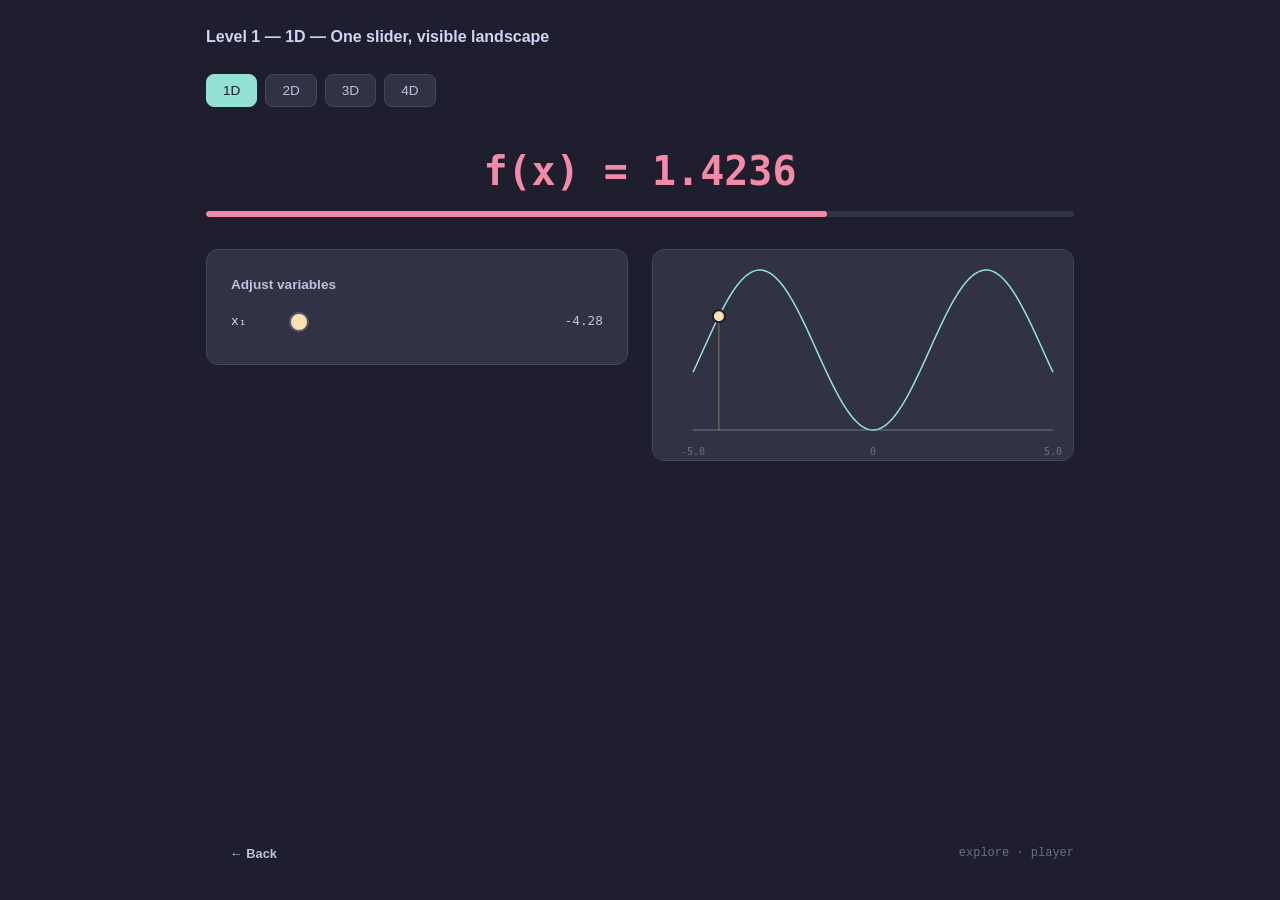
==== frontend/game.html @ 2fac776f "step-1-game-core: Explore mode fully playable Frontend implementation: - griewank.js: N-dimensional " ====
<!DOCTYPE html>
<html lang="en">
<head>
  <meta charset="UTF-8">
  <meta name="viewport" content="width=device-width, initial-scale=1.0">
  <meta name="theme-color" content="#1e1e2e">
  <title>OptimGame — Playing</title>
  <link rel="icon" href="assets/favicon.svg" type="image/svg+xml">
  <link rel="stylesheet" href="css/style.css">
  <style>
    .game-page {
      max-width: 700px;
      margin: 0 auto;
      padding: var(--space-md);
      min-height: 100vh;
      min-height: 100dvh;
      display: flex;
      flex-direction: column;
      gap: var(--space-md);
    }

    .fn-display {
      text-align: center;
      padding: var(--space-md) 0;
    }

    .vis-canvas {
      width: 100%;
      height: 250px;
    }

    .game-footer {
      display: flex;
      justify-content: space-between;
      align-items: center;
      padding: var(--space-sm) 0;
      margin-top: auto;
    }

    @media (min-width: 768px) {
      .game-page {
        max-width: 900px;
      }

      .game-content {
        display: grid;
        grid-template-columns: 1fr 1fr;
        gap: var(--space-lg);
        align-items: start;
      }

      .vis-canvas {
        height: 350px;
      }
    }
  </style>
</head>
<body>
  <main class="game-page">

    <!-- Header -->
    <header class="game-header">
      <span class="game-header__level" id="level-label">Level 1</span>
      <span class="game-header__budget" id="budget-label">Budget: 40</span>
    </header>

    <!-- Level Selector -->
    <nav class="level-selector" id="level-selector" aria-label="Level selection"></nav>

    <!-- Function Value Display -->
    <section class="fn-display">
      <div class="fn-value" id="fn-value">f(x) = 0.0000</div>
      <div class="progress-bar" style="margin-top: var(--space-sm);">
        <div class="progress-bar__fill" id="progress-fill" style="width: 0%;"></div>
      </div>
    </section>

    <!-- Game Content: Sliders + Visualisation -->
    <div class="game-content">
      <!-- Sliders -->
      <section class="card">
        <h2 style="margin-bottom: var(--space-sm); font-size: 0.85rem;" class="text-secondary">
          Adjust variables
        </h2>
        <div class="slider-group" id="slider-container"></div>
      </section>

      <!-- Visualisation -->
      <section class="vis-container" id="vis-container">
        <canvas class="vis-canvas" id="vis-canvas"></canvas>
      </section>
    </div>

    <!-- Footer -->
    <footer class="game-footer">
      <a href="index.html" class="btn btn--ghost" style="font-size: 0.8rem;">← Back</a>
      <span class="text-muted mono" style="font-size: 0.75rem;" id="mode-label"></span>
    </footer>

  </main>

  <script type="module">
    import { initGame } from "./js/game.js";

    // Grab DOM elements
    const elements = {
      sliderContainer: document.getElementById("slider-container"),
      canvas: document.getElementById("vis-canvas"),
      fnValue: document.getElementById("fn-value"),
      progressFill: document.getElementById("progress-fill"),
      levelLabel: document.getElementById("level-label"),
      budgetLabel: document.getElementById("budget-label"),
      visContainer: document.getElementById("vis-container"),
      levelSelector: document.getElementById("level-selector"),
    };

    // Initialise game
    const state = initGame(elements);

    // Show mode label
    const modeLabel = document.getElementById("mode-label");
    const params = new URLSearchParams(window.location.search);
    const mode = params.get("mode") || "explore";
    const nickname = params.get("nickname") || "player";
    modeLabel.textContent = `${mode} · ${nickname}`;
  </script>
</body>
</html>
---- frontend/css/style.css ----
/* ============================================================
   OptimGame — Catppuccin Mocha Theme
   ============================================================ */

:root {
  /* Catppuccin Mocha Palette */
  --base: #1e1e2e;
  --mantle: #181825;
  --crust: #11111b;
  --surface0: #313244;
  --surface1: #45475a;
  --surface2: #585b70;
  --overlay0: #6c7086;
  --overlay1: #7f849c;
  --overlay2: #9399b2;
  --subtext0: #a6adc8;
  --subtext1: #bac2de;
  --text: #cdd6f4;
  --lavender: #b4befe;
  --blue: #89b4fa;
  --sapphire: #74c7ec;
  --sky: #89dceb;
  --teal: #94e2d5;
  --green: #a6e3a1;
  --yellow: #f9e2af;
  --peach: #fab387;
  --maroon: #eba0ac;
  --red: #f38ba8;
  --mauve: #cba6f7;
  --pink: #f5c2e7;
  --flamingo: #f2cdcd;
  --rosewater: #f5e0dc;

  /* Semantic tokens */
  --bg-primary: var(--base);
  --bg-surface: var(--surface0);
  --bg-elevated: var(--surface1);
  --bg-active: var(--surface2);
  --text-primary: var(--text);
  --text-secondary: var(--subtext1);
  --text-muted: var(--overlay0);
  --accent-primary: var(--teal);
  --accent-secondary: var(--mauve);
  --color-success: var(--green);
  --color-warning: var(--peach);
  --color-danger: var(--red);
  --color-ghost: var(--lavender);
  --color-player: var(--yellow);
  --color-info: var(--sky);

  /* Spacing */
  --space-xs: 4px;
  --space-sm: 8px;
  --space-md: 16px;
  --space-lg: 24px;
  --space-xl: 32px;
  --space-2xl: 48px;

  /* Radii */
  --radius-sm: 4px;
  --radius-md: 8px;
  --radius-lg: 12px;
  --radius-full: 9999px;

  /* Transitions */
  --transition-fast: 150ms ease;
  --transition-normal: 200ms ease;
  --transition-slow: 300ms ease-out;
}

/* ============================================================
   Reset & Base
   ============================================================ */

*,
*::before,
*::after {
  box-sizing: border-box;
  margin: 0;
  padding: 0;
}

html {
  font-size: 16px;
  -webkit-text-size-adjust: 100%;
}

body {
  font-family: -apple-system, BlinkMacSystemFont, "Segoe UI", Roboto, Oxygen,
    Ubuntu, Cantarell, "Open Sans", "Helvetica Neue", sans-serif;
  background-color: var(--bg-primary);
  color: var(--text-primary);
  line-height: 1.6;
  min-height: 100vh;
  min-height: 100dvh;
}

/* ============================================================
   Typography
   ============================================================ */

h1 {
  font-size: 1.5rem;
  font-weight: 700;
  color: var(--text-primary);
}

h2 {
  font-size: 1.1rem;
  font-weight: 600;
  color: var(--text-primary);
}

.mono {
  font-family: "SF Mono", "Fira Code", "Fira Mono", "Roboto Mono",
    "Courier New", monospace;
}

.text-muted {
  color: var(--text-muted);
}

.text-secondary {
  color: var(--text-secondary);
}

/* ============================================================
   Layout
   ============================================================ */

.container {
  width: 100%;
  max-width: 600px;
  margin: 0 auto;
  padding: var(--space-md);
}

.container--wide {
  max-width: 1200px;
}

.page {
  display: flex;
  flex-direction: column;
  align-items: center;
  justify-content: center;
  min-height: 100vh;
  min-height: 100dvh;
  padding: var(--space-lg);
}

.stack {
  display: flex;
  flex-direction: column;
  gap: var(--space-md);
}

.stack--sm {
  gap: var(--space-sm);
}

.stack--lg {
  gap: var(--space-lg);
}

/* ============================================================
   Card
   ============================================================ */

.card {
  background: var(--bg-surface);
  border: 1px solid var(--surface1);
  border-radius: var(--radius-lg);
  padding: var(--space-lg);
}

/* ============================================================
   Buttons
   ============================================================ */

.btn {
  display: inline-flex;
  align-items: center;
  justify-content: center;
  padding: 12px 24px;
  border: none;
  border-radius: var(--radius-md);
  background: var(--bg-elevated);
  color: var(--accent-primary);
  font-family: inherit;
  font-size: 0.9rem;
  font-weight: 600;
  cursor: pointer;
  transition: background var(--transition-fast), transform var(--transition-fast);
  text-decoration: none;
  user-select: none;
  -webkit-tap-highlight-color: transparent;
}

.btn:hover {
  background: var(--bg-active);
}

.btn:active {
  transform: scale(0.97);
}

.btn:disabled {
  color: var(--text-muted);
  background: var(--bg-surface);
  cursor: not-allowed;
  transform: none;
}

.btn--primary {
  background: var(--accent-primary);
  color: var(--base);
}

.btn--primary:hover {
  background: var(--teal);
  opacity: 0.9;
}

.btn--secondary {
  color: var(--accent-secondary);
}

.btn--full {
  width: 100%;
}

.btn--ghost {
  background: transparent;
  color: var(--text-secondary);
}

.btn--ghost:hover {
  background: var(--bg-surface);
}

/* ============================================================
   Input
   ============================================================ */

.input {
  width: 100%;
  padding: 12px 16px;
  background: var(--bg-surface);
  border: 1px solid var(--surface1);
  border-radius: var(--radius-md);
  color: var(--text-primary);
  font-family: inherit;
  font-size: 1rem;
  outline: none;
  transition: border-color var(--transition-fast);
}

.input::placeholder {
  color: var(--text-muted);
}

.input:focus {
  border-color: var(--accent-primary);
}

/* ============================================================
   Function Value Display
   ============================================================ */

.fn-value {
  font-family: "SF Mono", "Fira Code", monospace;
  font-size: 1.8rem;
  font-weight: 700;
  text-align: center;
  transition: color var(--transition-fast);
}

.fn-value--excellent {
  color: var(--color-success);
}

.fn-value--good {
  color: var(--accent-primary);
}

.fn-value--ok {
  color: var(--color-warning);
}

.fn-value--far {
  color: var(--color-danger);
}

/* ============================================================
   Progress Bar (proximity to 0)
   ============================================================ */

.progress-bar {
  width: 100%;
  height: 6px;
  background: var(--bg-surface);
  border-radius: var(--radius-full);
  overflow: hidden;
}

.progress-bar__fill {
  height: 100%;
  border-radius: var(--radius-full);
  transition: width var(--transition-fast), background-color var(--transition-fast);
}

/* ============================================================
   Slider Component
   ============================================================ */

.slider-group {
  display: flex;
  flex-direction: column;
  gap: var(--space-sm);
}

.slider-row {
  display: flex;
  align-items: center;
  gap: var(--space-md);
  padding: var(--space-sm) 0;
}

.slider-row__label {
  font-family: "SF Mono", "Fira Code", monospace;
  font-size: 0.8rem;
  color: var(--text-primary);
  min-width: 24px;
}

.slider-row__input {
  flex: 1;
  -webkit-appearance: none;
  appearance: none;
  height: 6px;
  background: var(--bg-surface);
  border-radius: var(--radius-full);
  outline: none;
  cursor: pointer;
}

.slider-row__input::-webkit-slider-thumb {
  -webkit-appearance: none;
  appearance: none;
  width: 20px;
  height: 20px;
  border-radius: 50%;
  background: var(--color-player);
  border: 2px solid var(--bg-active);
  cursor: pointer;
  transition: transform var(--transition-fast);
}

.slider-row__input::-webkit-slider-thumb:active {
  transform: scale(1.2);
}

.slider-row__input::-moz-range-thumb {
  width: 20px;
  height: 20px;
  border-radius: 50%;
  background: var(--color-player);
  border: 2px solid var(--bg-active);
  cursor: pointer;
}

.slider-row__value {
  font-family: "SF Mono", "Fira Code", monospace;
  font-size: 0.8rem;
  color: var(--text-secondary);
  min-width: 48px;
  text-align: right;
}

/* ============================================================
   Visualisation Canvas
   ============================================================ */

.vis-container {
  width: 100%;
  border-radius: var(--radius-lg);
  overflow: hidden;
  background: var(--bg-surface);
  border: 1px solid var(--surface1);
}

.vis-container canvas {
  display: block;
  width: 100%;
  height: auto;
}

/* ============================================================
   Game Header
   ============================================================ */

.game-header {
  display: flex;
  justify-content: space-between;
  align-items: center;
  padding: var(--space-sm) 0;
}

.game-header__level {
  font-weight: 600;
  color: var(--text-primary);
}

.game-header__budget {
  font-family: "SF Mono", "Fira Code", monospace;
  font-size: 0.85rem;
  color: var(--accent-primary);
}

.game-header__budget--warning {
  color: var(--color-warning);
}

.game-header__budget--danger {
  color: var(--color-danger);
}

/* ============================================================
   Level Selector
   ============================================================ */

.level-selector {
  display: flex;
  gap: var(--space-sm);
  flex-wrap: wrap;
}

.level-selector__btn {
  padding: 8px 16px;
  border: 1px solid var(--surface1);
  border-radius: var(--radius-md);
  background: var(--bg-surface);
  color: var(--text-secondary);
  font-size: 0.85rem;
  font-weight: 500;
  cursor: pointer;
  transition: all var(--transition-fast);
}

.level-selector__btn:hover {
  border-color: var(--accent-primary);
  color: var(--accent-primary);
}

.level-selector__btn--active {
  border-color: var(--accent-primary);
  background: var(--accent-primary);
  color: var(--base);
}

.level-selector__btn:disabled {
  opacity: 0.4;
  cursor: not-allowed;
}

/* ============================================================
   Mode Buttons (Landing Page)
   ============================================================ */

.mode-buttons {
  display: flex;
  flex-direction: column;
  gap: var(--space-sm);
  width: 100%;
}

.mode-buttons .btn {
  width: 100%;
}

/* ============================================================
   Divider
   ============================================================ */

.divider {
  display: flex;
  align-items: center;
  gap: var(--space-md);
  color: var(--text-muted);
  font-size: 0.8rem;
}

.divider::before,
.divider::after {
  content: "";
  flex: 1;
  height: 1px;
  background: var(--surface1);
}

/* ============================================================
   Responsive
   ============================================================ */

@media (min-width: 480px) {
  .fn-value {
    font-size: 2.2rem;
  }

  h1 {
    font-size: 2rem;
  }
}

@media (min-width: 768px) {
  .game-layout {
    display: grid;
    grid-template-columns: 1fr 1fr;
    gap: var(--space-lg);
  }

  .fn-value {
    font-size: 2.5rem;
  }
}

/* ============================================================
   Accessibility
   ============================================================ */

:focus-visible {
  outline: 2px solid var(--accent-primary);
  outline-offset: 2px;
}

@media (prefers-reduced-motion: reduce) {
  *,
  *::before,
  *::after {
    transition-duration: 0.01ms !important;
    animation-duration: 0.01ms !important;
  }
}
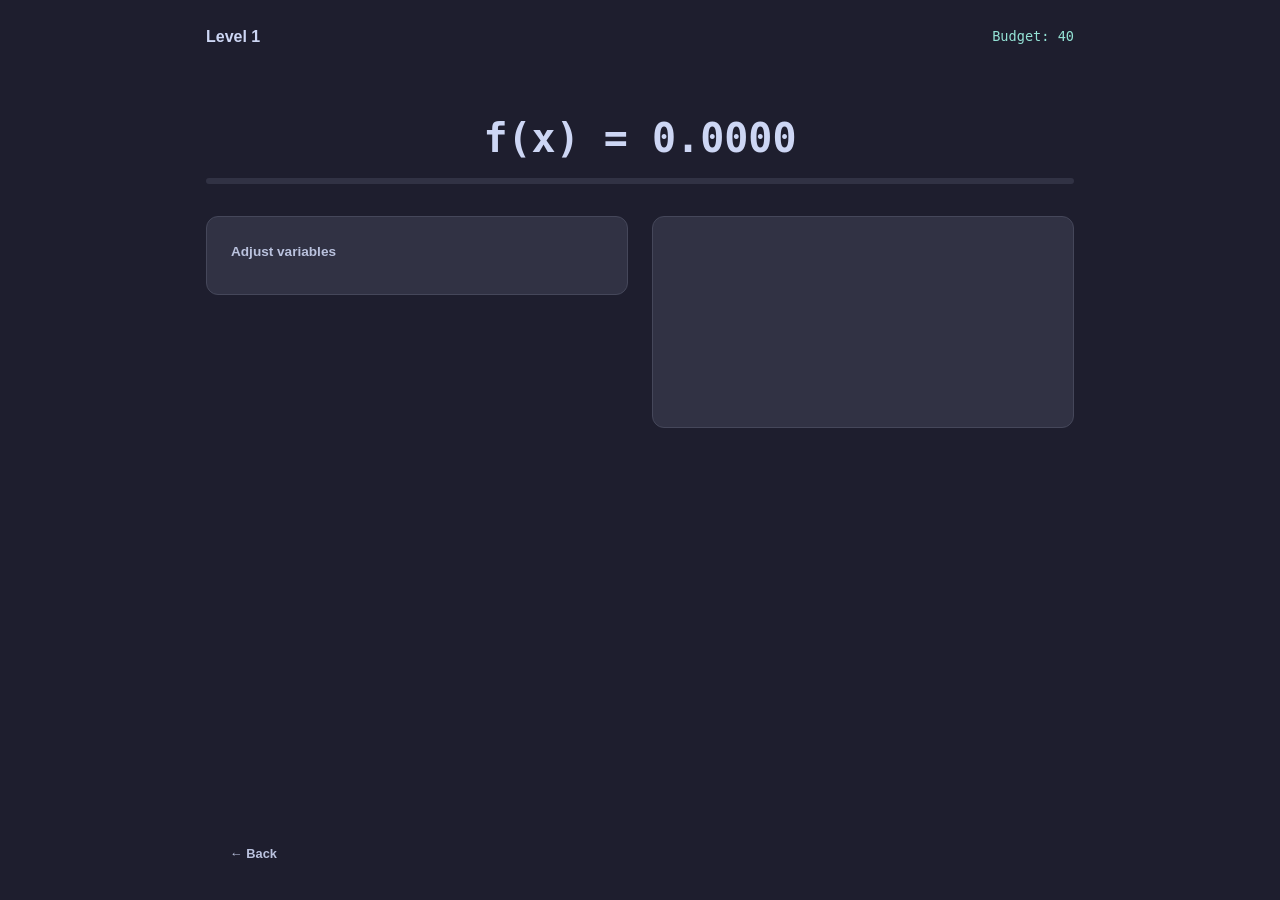
==== commit 47b02185: "step-2-challenge: evaluation budget, scoring, and level progression - Budget tracking: decrements on" ====
--- a/frontend/game.html
+++ b/frontend/game.html
@@ -53,6 +53,17 @@
         height: 350px;
       }
     }
+
+    .score-result-overlay {
+      position: fixed;
+      inset: 0;
+      background: rgba(17, 17, 27, 0.9);
+      display: flex;
+      align-items: center;
+      justify-content: center;
+      z-index: 100;
+      padding: var(--space-md);
+    }
   </style>
 </head>
 <body>
@@ -91,6 +102,24 @@
       </section>
     </div>
 
+    <!-- Submit Score Button (hidden in explore mode) -->
+    <div class="submit-section" id="submit-section" style="display: none; text-align: center;">
+      <button class="btn btn--primary" id="submit-score-btn" style="min-width: 180px;">
+        Submit Score
+      </button>
+    </div>
+
+    <!-- Score Result Overlay -->
+    <div class="score-result-overlay" id="score-result-overlay" style="display: none;">
+      <div class="card" style="text-align: center; max-width: 400px; margin: 0 auto; padding: var(--space-xl);">
+        <h2 style="margin-bottom: var(--space-sm); color: var(--accent-primary);">Score Submitted!</h2>
+        <div class="fn-value" id="final-score-display" style="margin-bottom: var(--space-md);">f(x) = 0.0000</div>
+        <p class="text-secondary" id="rank-display" style="display: none; margin-bottom: var(--space-sm); color: var(--accent-secondary);"></p>
+        <p class="text-secondary" id="evals-used-display" style="margin-bottom: var(--space-lg);"></p>
+        <a href="index.html" class="btn btn--primary btn--full">Back to Menu</a>
+      </div>
+    </div>
+
     <!-- Footer -->
     <footer class="game-footer">
       <a href="index.html" class="btn btn--ghost" style="font-size: 0.8rem;">← Back</a>
@@ -112,6 +141,12 @@
       budgetLabel: document.getElementById("budget-label"),
       visContainer: document.getElementById("vis-container"),
       levelSelector: document.getElementById("level-selector"),
+      submitSection: document.getElementById("submit-section"),
+      submitBtn: document.getElementById("submit-score-btn"),
+      scoreResultOverlay: document.getElementById("score-result-overlay"),
+      finalScoreDisplay: document.getElementById("final-score-display"),
+      rankDisplay: document.getElementById("rank-display"),
+      evalsUsedDisplay: document.getElementById("evals-used-display"),
     };
 
     // Initialise game
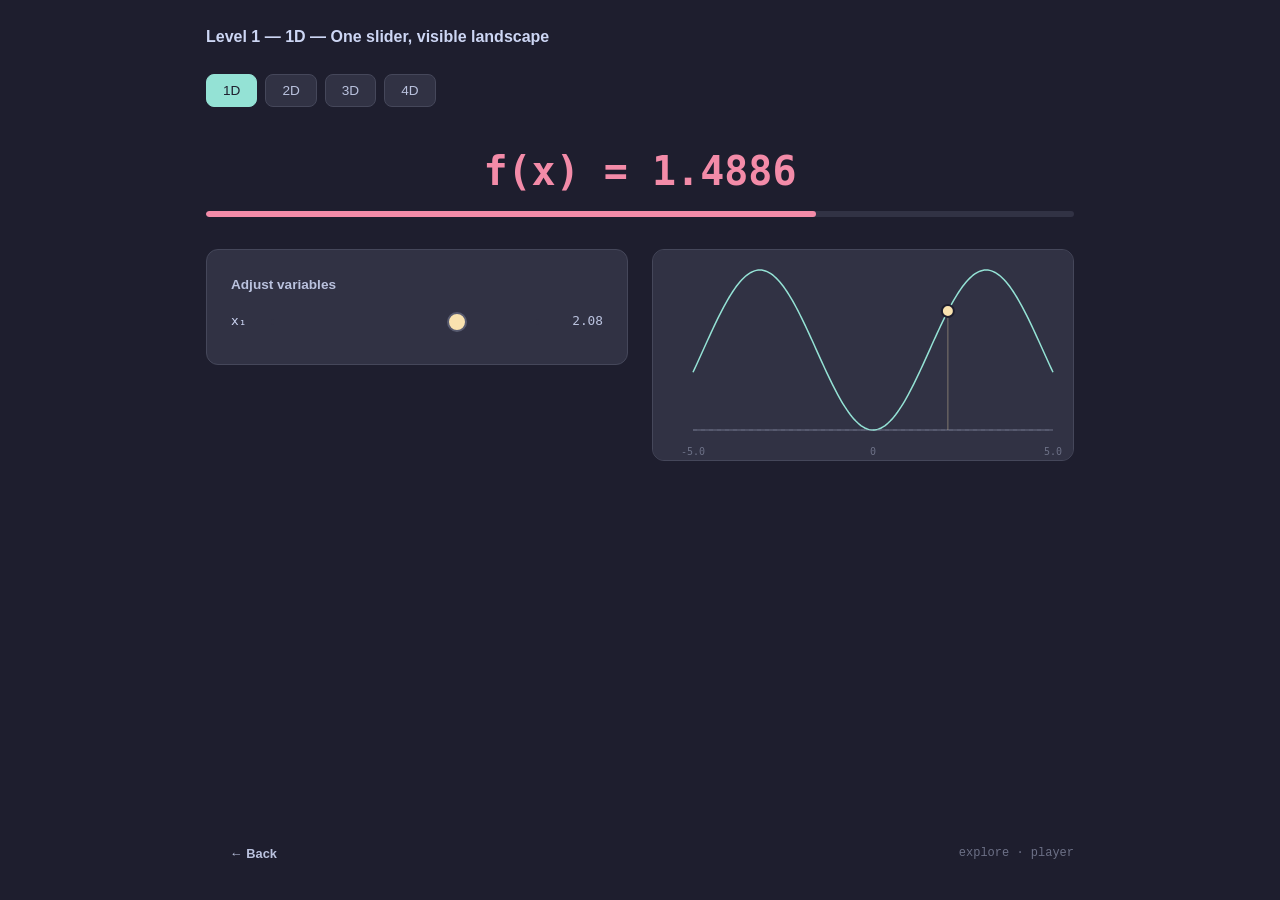
==== commit 30ae7720: "step-5-ghost-mode: You vs. AI ghost replay overlay - frontend/js/ghost.js: ghost replay engine (load" ====
--- a/frontend/game.html
+++ b/frontend/game.html
@@ -81,6 +81,9 @@
     <!-- Function Value Display -->
     <section class="fn-display">
       <div class="fn-value" id="fn-value">f(x) = 0.0000</div>
+      <div class="ghost-value" id="ghost-display" style="display: none; margin-top: var(--space-xs); font-size: 0.85rem; color: var(--lavender, #b4befe);">
+        AI (<span id="ghost-algorithm">CMA-ES</span>): f(x) = <span id="ghost-fn-value">0.0000</span> — Eval: <span id="ghost-eval-count">0</span>/<span id="ghost-total-evals">40</span>
+      </div>
       <div class="progress-bar" style="margin-top: var(--space-sm);">
         <div class="progress-bar__fill" id="progress-fill" style="width: 0%;"></div>
       </div>
@@ -116,6 +119,23 @@
         <div class="fn-value" id="final-score-display" style="margin-bottom: var(--space-md);">f(x) = 0.0000</div>
         <p class="text-secondary" id="rank-display" style="display: none; margin-bottom: var(--space-sm); color: var(--accent-secondary);"></p>
         <p class="text-secondary" id="evals-used-display" style="margin-bottom: var(--space-lg);"></p>
+
+        <!-- AI Comparison Summary (visible in AI mode only) -->
+        <div id="ai-comparison" class="ai-comparison" style="display: none;">
+          <h3 class="ai-comparison__title">You vs. AI</h3>
+          <div class="ai-comparison__row ai-comparison__row--player">
+            <span class="ai-comparison__label">You:</span>
+            <strong id="player-result" class="ai-comparison__value"></strong>
+            <span class="ai-comparison__evals">in <span id="player-evals"></span> evals</span>
+          </div>
+          <div class="ai-comparison__row ai-comparison__row--ghost">
+            <span class="ai-comparison__label" id="ghost-algorithm-label">CMA-ES:</span>
+            <strong id="ghost-result" class="ai-comparison__value"></strong>
+            <span class="ai-comparison__evals">in <span id="ghost-evals"></span> evals</span>
+          </div>
+          <p id="comparison-verdict" class="ai-comparison__verdict"></p>
+        </div>
+
         <a href="index.html" class="btn btn--primary btn--full">Back to Menu</a>
       </div>
     </div>
@@ -147,6 +167,19 @@
       finalScoreDisplay: document.getElementById("final-score-display"),
       rankDisplay: document.getElementById("rank-display"),
       evalsUsedDisplay: document.getElementById("evals-used-display"),
+      ghostDisplay: document.getElementById("ghost-display"),
+      ghostAlgorithm: document.getElementById("ghost-algorithm"),
+      ghostFnValue: document.getElementById("ghost-fn-value"),
+      ghostEvalCount: document.getElementById("ghost-eval-count"),
+      ghostTotalEvals: document.getElementById("ghost-total-evals"),
+      // AI comparison elements
+      aiComparison: document.getElementById("ai-comparison"),
+      playerResult: document.getElementById("player-result"),
+      playerEvals: document.getElementById("player-evals"),
+      ghostResult: document.getElementById("ghost-result"),
+      ghostEvals: document.getElementById("ghost-evals"),
+      ghostAlgorithmLabel: document.getElementById("ghost-algorithm-label"),
+      comparisonVerdict: document.getElementById("comparison-verdict"),
     };
 
     // Initialise game
--- a/frontend/css/style.css
+++ b/frontend/css/style.css
@@ -542,3 +542,77 @@
     animation-duration: 0.01ms !important;
   }
 }
+
+/* ============================================================
+   AI Comparison Summary (You vs. AI end-of-round)
+   ============================================================ */
+
+.ai-comparison {
+  margin: var(--space-md) 0;
+  padding: var(--space-md);
+  background: var(--mantle);
+  border-radius: var(--radius-md);
+  border: 1px solid var(--surface1);
+}
+
+.ai-comparison__title {
+  color: var(--accent-primary);
+  font-size: 1rem;
+  font-weight: 600;
+  margin-bottom: var(--space-sm);
+}
+
+.ai-comparison__row {
+  display: flex;
+  align-items: baseline;
+  gap: var(--space-sm);
+  padding: var(--space-xs) 0;
+  font-family: "SF Mono", "Fira Code", monospace;
+  font-size: 0.9rem;
+}
+
+.ai-comparison__row--player {
+  color: var(--color-player);
+}
+
+.ai-comparison__row--ghost {
+  color: var(--color-ghost);
+}
+
+.ai-comparison__label {
+  font-weight: 600;
+  min-width: 60px;
+}
+
+.ai-comparison__value {
+  font-size: 1rem;
+}
+
+.ai-comparison__evals {
+  color: var(--text-secondary);
+  font-size: 0.8rem;
+}
+
+.ai-comparison__verdict {
+  margin-top: var(--space-sm);
+  font-weight: 700;
+  font-size: 0.95rem;
+}
+
+.ai-comparison__verdict--player-wins {
+  color: var(--color-success);
+}
+
+.ai-comparison__verdict--ghost-wins {
+  color: var(--color-ghost);
+}
+
+.ai-comparison__verdict--tie {
+  color: var(--accent-primary);
+}
+
+.ai-comparison__row--winner {
+  background: rgba(166, 227, 161, 0.1);
+  border-radius: var(--radius-sm);
+  padding: var(--space-xs) var(--space-sm);
+}
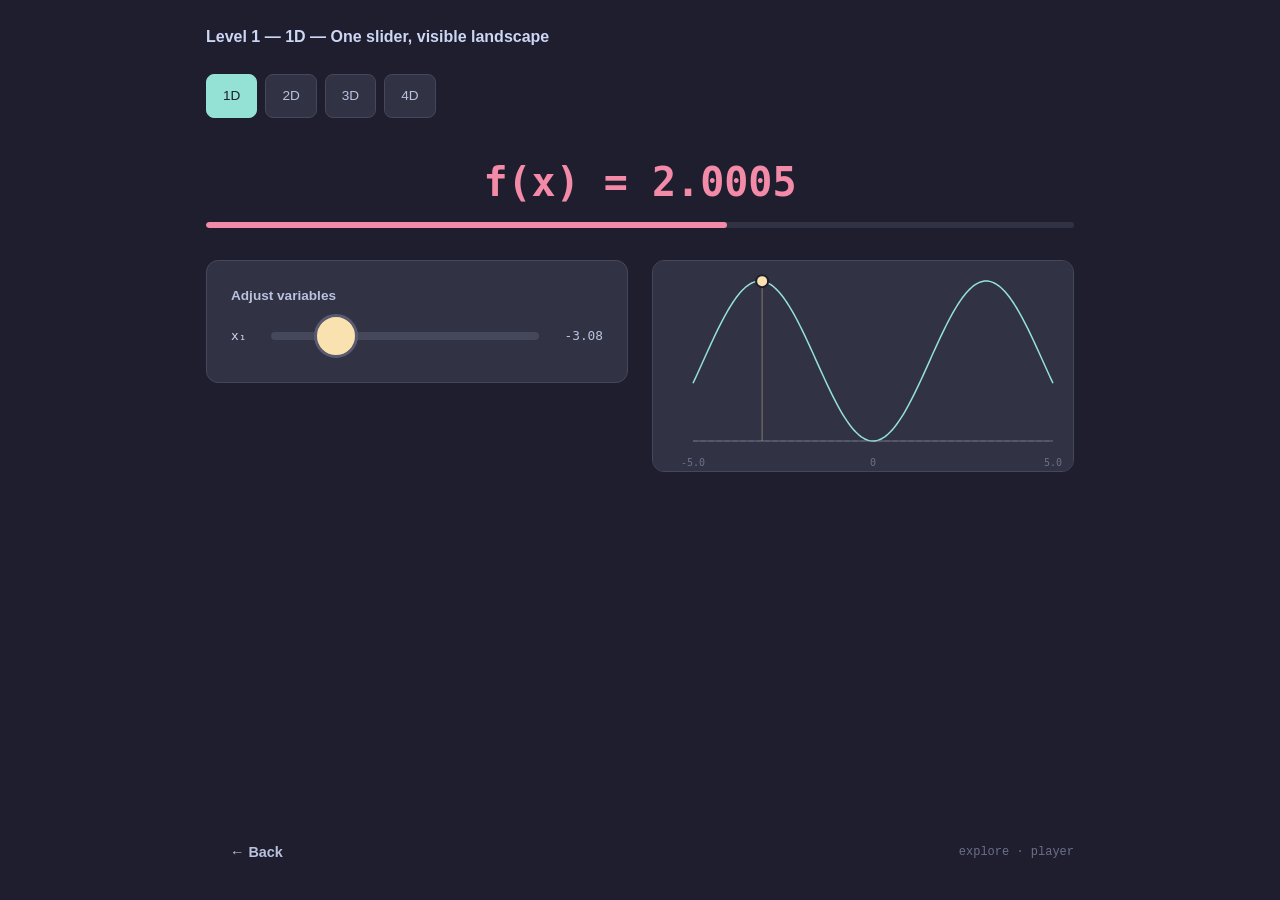
==== commit f624f02c: "step-6-polish: mobile UX, QR code, presenter dashboard, error handling New files: - frontend/qr.html" ====
--- a/frontend/game.html
+++ b/frontend/game.html
@@ -2,7 +2,7 @@
 <html lang="en">
 <head>
   <meta charset="UTF-8">
-  <meta name="viewport" content="width=device-width, initial-scale=1.0">
+  <meta name="viewport" content="width=device-width, initial-scale=1.0, viewport-fit=cover">
   <meta name="theme-color" content="#1e1e2e">
   <title>OptimGame — Playing</title>
   <link rel="icon" href="assets/favicon.svg" type="image/svg+xml">
@@ -12,11 +12,13 @@
       max-width: 700px;
       margin: 0 auto;
       padding: var(--space-md);
+      padding-bottom: calc(var(--space-md) + env(safe-area-inset-bottom, 0px));
       min-height: 100vh;
       min-height: 100dvh;
       display: flex;
       flex-direction: column;
       gap: var(--space-md);
+      overflow-x: hidden;
     }
 
     .fn-display {
@@ -27,6 +29,7 @@
     .vis-canvas {
       width: 100%;
       height: 250px;
+      max-width: 100%;
     }
 
     .game-footer {
@@ -35,6 +38,12 @@
       align-items: center;
       padding: var(--space-sm) 0;
       margin-top: auto;
+      gap: var(--space-sm);
+    }
+
+    .game-footer .btn {
+      min-height: 44px;
+      min-width: 44px;
     }
 
     @media (min-width: 768px) {
@@ -51,6 +60,36 @@
 
       .vis-canvas {
         height: 350px;
+      }
+    }
+
+    /* Mobile: stack game content, reduce padding */
+    @media (max-width: 767px) {
+      .game-page {
+        padding: var(--space-sm) var(--space-md);
+        padding-bottom: calc(var(--space-sm) + env(safe-area-inset-bottom, 0px));
+      }
+
+      .game-content {
+        display: flex;
+        flex-direction: column;
+        gap: var(--space-md);
+      }
+
+      .vis-canvas {
+        height: 220px;
+      }
+    }
+
+    /* Small screens: reduce canvas height to prevent scroll */
+    @media (max-width: 374px) {
+      .game-page {
+        padding: var(--space-sm);
+        gap: var(--space-sm);
+      }
+
+      .vis-canvas {
+        height: 180px;
       }
     }
 
@@ -63,6 +102,20 @@
       justify-content: center;
       z-index: 100;
       padding: var(--space-md);
+      overflow-y: auto;
+    }
+
+    /* Score overlay: ensure it's scrollable on short mobile screens */
+    @media (max-width: 767px) {
+      .score-result-overlay {
+        align-items: flex-start;
+        padding-top: var(--space-xl);
+      }
+
+      .score-result-overlay .card {
+        margin: 0 auto;
+        max-width: 100%;
+      }
     }
   </style>
 </head>
@@ -142,7 +195,7 @@
 
     <!-- Footer -->
     <footer class="game-footer">
-      <a href="index.html" class="btn btn--ghost" style="font-size: 0.8rem;">← Back</a>
+      <a href="index.html" class="btn btn--ghost">← Back</a>
       <span class="text-muted mono" style="font-size: 0.75rem;" id="mode-label"></span>
     </footer>
 
--- a/frontend/css/style.css
+++ b/frontend/css/style.css
@@ -183,6 +183,8 @@
   align-items: center;
   justify-content: center;
   padding: 12px 24px;
+  min-height: 44px;
+  min-width: 44px;
   border: none;
   border-radius: var(--radius-md);
   background: var(--bg-elevated);
@@ -195,6 +197,7 @@
   text-decoration: none;
   user-select: none;
   -webkit-tap-highlight-color: transparent;
+  touch-action: manipulation;
 }
 
 .btn:hover {
@@ -246,6 +249,7 @@
 .input {
   width: 100%;
   padding: 12px 16px;
+  min-height: 44px;
   background: var(--bg-surface);
   border: 1px solid var(--surface1);
   border-radius: var(--radius-md);
@@ -254,6 +258,7 @@
   font-size: 1rem;
   outline: none;
   transition: border-color var(--transition-fast);
+  -webkit-tap-highlight-color: transparent;
 }
 
 .input::placeholder {
@@ -325,6 +330,7 @@
   align-items: center;
   gap: var(--space-md);
   padding: var(--space-sm) 0;
+  min-height: 44px;
 }
 
 .slider-row__label {
@@ -338,36 +344,58 @@
   flex: 1;
   -webkit-appearance: none;
   appearance: none;
-  height: 6px;
+  height: 8px;
   background: var(--bg-surface);
   border-radius: var(--radius-full);
   outline: none;
   cursor: pointer;
+  /* Ensure 44px touch target for the track itself */
+  padding: 18px 0;
+  margin: -18px 0;
+  background-clip: content-box;
+}
+
+/* iOS needs explicit track styling */
+.slider-row__input::-webkit-slider-runnable-track {
+  -webkit-appearance: none;
+  height: 8px;
+  background: var(--bg-elevated);
+  border-radius: var(--radius-full);
+}
+
+.slider-row__input::-moz-range-track {
+  height: 8px;
+  background: var(--bg-elevated);
+  border-radius: var(--radius-full);
+  border: none;
 }
 
 .slider-row__input::-webkit-slider-thumb {
   -webkit-appearance: none;
   appearance: none;
-  width: 20px;
-  height: 20px;
+  width: 44px;
+  height: 44px;
   border-radius: 50%;
   background: var(--color-player);
-  border: 2px solid var(--bg-active);
+  border: 3px solid var(--bg-active);
   cursor: pointer;
   transition: transform var(--transition-fast);
+  /* Center thumb on track */
+  margin-top: -18px;
 }
 
 .slider-row__input::-webkit-slider-thumb:active {
-  transform: scale(1.2);
+  transform: scale(1.15);
 }
 
 .slider-row__input::-moz-range-thumb {
-  width: 20px;
-  height: 20px;
+  width: 44px;
+  height: 44px;
   border-radius: 50%;
   background: var(--color-player);
-  border: 2px solid var(--bg-active);
+  border: 3px solid var(--bg-active);
   cursor: pointer;
+  box-sizing: border-box;
 }
 
 .slider-row__value {
@@ -437,7 +465,9 @@
 }
 
 .level-selector__btn {
-  padding: 8px 16px;
+  padding: 12px 16px;
+  min-height: 44px;
+  min-width: 44px;
   border: 1px solid var(--surface1);
   border-radius: var(--radius-md);
   background: var(--bg-surface);
@@ -446,6 +476,7 @@
   font-weight: 500;
   cursor: pointer;
   transition: all var(--transition-fast);
+  -webkit-tap-highlight-color: transparent;
 }
 
 .level-selector__btn:hover {
@@ -503,6 +534,56 @@
    Responsive
    ============================================================ */
 
+/* Very small screens (320px minimum width support) */
+@media (max-width: 374px) {
+  :root {
+    --space-md: 12px;
+    --space-lg: 16px;
+  }
+
+  .container {
+    padding: var(--space-sm);
+  }
+
+  .fn-value {
+    font-size: 1.4rem;
+  }
+
+  .slider-row {
+    gap: var(--space-sm);
+  }
+
+  .slider-row__value {
+    min-width: 40px;
+    font-size: 0.7rem;
+  }
+
+  .card {
+    padding: var(--space-md);
+  }
+
+  .level-selector {
+    gap: var(--space-xs);
+  }
+
+  .level-selector__btn {
+    padding: 10px 12px;
+    font-size: 0.8rem;
+    min-height: 44px;
+  }
+}
+
+/* Small phones (375px–479px) */
+@media (min-width: 375px) and (max-width: 479px) {
+  .fn-value {
+    font-size: 1.6rem;
+  }
+
+  .game-page {
+    padding: var(--space-sm) var(--space-md);
+  }
+}
+
 @media (min-width: 480px) {
   .fn-value {
     font-size: 2.2rem;
@@ -523,6 +604,103 @@
   .fn-value {
     font-size: 2.5rem;
   }
+}
+
+/* ============================================================
+   Mobile Touch & iOS-Specific
+   ============================================================ */
+
+/* Prevent iOS zoom on input focus (font-size must be >= 16px) */
+@media (max-width: 768px) {
+  .input {
+    font-size: 16px;
+  }
+}
+
+/* Ensure all anchor/link touch targets meet 44px minimum */
+a.btn {
+  min-height: 44px;
+  min-width: 44px;
+  display: inline-flex;
+  align-items: center;
+  justify-content: center;
+}
+
+/* Mobile-specific layout adjustments (< 768px) */
+@media (max-width: 767px) {
+  /* Safe area insets for notched devices (iPhone X+) */
+  body {
+    padding-left: env(safe-area-inset-left);
+    padding-right: env(safe-area-inset-right);
+    padding-bottom: env(safe-area-inset-bottom);
+  }
+
+  .page {
+    padding: var(--space-md);
+    padding-bottom: calc(var(--space-md) + env(safe-area-inset-bottom));
+  }
+
+  /* Ensure level selector wraps gracefully on narrow screens */
+  .level-selector {
+    justify-content: center;
+  }
+
+  /* Cards should not overflow viewport */
+  .card {
+    padding: var(--space-md);
+    word-break: break-word;
+  }
+
+  /* Stack game content vertically on mobile */
+  .game-content {
+    display: flex;
+    flex-direction: column;
+    gap: var(--space-md);
+  }
+
+  /* Slider container: ensure adequate spacing between sliders */
+  .slider-group {
+    gap: var(--space-md);
+  }
+
+  /* Larger slider track hitbox on mobile for easier dragging */
+  .slider-row__input {
+    height: 10px;
+    padding: 20px 0;
+    margin: -20px 0;
+  }
+
+  /* Mode buttons full width with proper spacing */
+  .mode-buttons .btn {
+    padding: 14px 24px;
+  }
+
+  /* Ensure submit button is easily tappable */
+  .submit-section .btn {
+    min-height: 48px;
+    font-size: 1rem;
+  }
+}
+
+/* Ensure no horizontal overflow on mobile */
+html, body {
+  overflow-x: hidden;
+  max-width: 100vw;
+}
+
+.page,
+.container,
+.card,
+.slider-group,
+.level-selector {
+  max-width: 100%;
+  overflow-x: hidden;
+}
+
+/* Prevent any child from breaking viewport width */
+img, canvas, video, svg {
+  max-width: 100%;
+  height: auto;
 }
 
 /* ============================================================
@@ -616,3 +794,163 @@
   border-radius: var(--radius-sm);
   padding: var(--space-xs) var(--space-sm);
 }
+
+
+/* ============================================================
+   Connection Status Indicator
+   ============================================================ */
+
+.connection-status {
+  position: fixed;
+  top: 0;
+  left: 0;
+  right: 0;
+  z-index: 1000;
+  display: flex;
+  align-items: center;
+  justify-content: center;
+  gap: var(--space-sm);
+  padding: var(--space-xs) var(--space-md);
+  font-size: 0.8rem;
+  font-weight: 500;
+  transform: translateY(-100%);
+  transition: transform var(--transition-normal), background-color var(--transition-fast);
+}
+
+.connection-status--connected {
+  /* Hidden when connected */
+  transform: translateY(-100%);
+  background: var(--teal);
+  color: var(--base);
+}
+
+.connection-status--reconnecting {
+  transform: translateY(0);
+  background: var(--peach);
+  color: var(--base);
+}
+
+.connection-status--offline {
+  transform: translateY(0);
+  background: var(--red);
+  color: var(--base);
+}
+
+.connection-status__icon {
+  font-size: 0.7rem;
+  line-height: 1;
+}
+
+.connection-status__text {
+  line-height: 1;
+}
+
+/* Pulse animation for reconnecting state */
+.connection-status--reconnecting .connection-status__icon {
+  animation: pulse-icon 1.5s ease-in-out infinite;
+}
+
+@keyframes pulse-icon {
+  0%, 100% { opacity: 1; }
+  50% { opacity: 0.3; }
+}
+
+@media (prefers-reduced-motion: reduce) {
+  .connection-status {
+    transition: none;
+  }
+  .connection-status--reconnecting .connection-status__icon {
+    animation: none;
+  }
+}
+
+/* ============================================================
+   Loading States
+   ============================================================ */
+
+.loading-spinner {
+  display: inline-block;
+  width: 20px;
+  height: 20px;
+  border: 2px solid var(--surface1);
+  border-top-color: var(--accent-primary);
+  border-radius: 50%;
+  animation: spin 0.8s linear infinite;
+}
+
+.loading-spinner--sm {
+  width: 14px;
+  height: 14px;
+  border-width: 1.5px;
+}
+
+.loading-spinner--lg {
+  width: 32px;
+  height: 32px;
+  border-width: 3px;
+}
+
+@keyframes spin {
+  to { transform: rotate(360deg); }
+}
+
+.loading-overlay {
+  display: flex;
+  flex-direction: column;
+  align-items: center;
+  justify-content: center;
+  gap: var(--space-md);
+  padding: var(--space-xl);
+  color: var(--text-secondary);
+  font-size: 0.9rem;
+}
+
+.btn--loading {
+  position: relative;
+  color: transparent;
+  pointer-events: none;
+}
+
+.btn--loading::after {
+  content: "";
+  position: absolute;
+  width: 16px;
+  height: 16px;
+  border: 2px solid var(--surface1);
+  border-top-color: var(--base);
+  border-radius: 50%;
+  animation: spin 0.8s linear infinite;
+}
+
+/* Error message toast */
+.error-toast {
+  position: fixed;
+  bottom: var(--space-lg);
+  left: 50%;
+  transform: translateX(-50%) translateY(120%);
+  background: var(--red);
+  color: var(--base);
+  padding: var(--space-sm) var(--space-md);
+  border-radius: var(--radius-md);
+  font-size: 0.85rem;
+  font-weight: 500;
+  z-index: 1001;
+  transition: transform var(--transition-slow);
+  max-width: 90%;
+  text-align: center;
+}
+
+.error-toast--visible {
+  transform: translateX(-50%) translateY(0);
+}
+
+@media (prefers-reduced-motion: reduce) {
+  .loading-spinner,
+  .btn--loading::after {
+    animation: none;
+    opacity: 0.6;
+  }
+  .error-toast {
+    transition: none;
+  }
+}
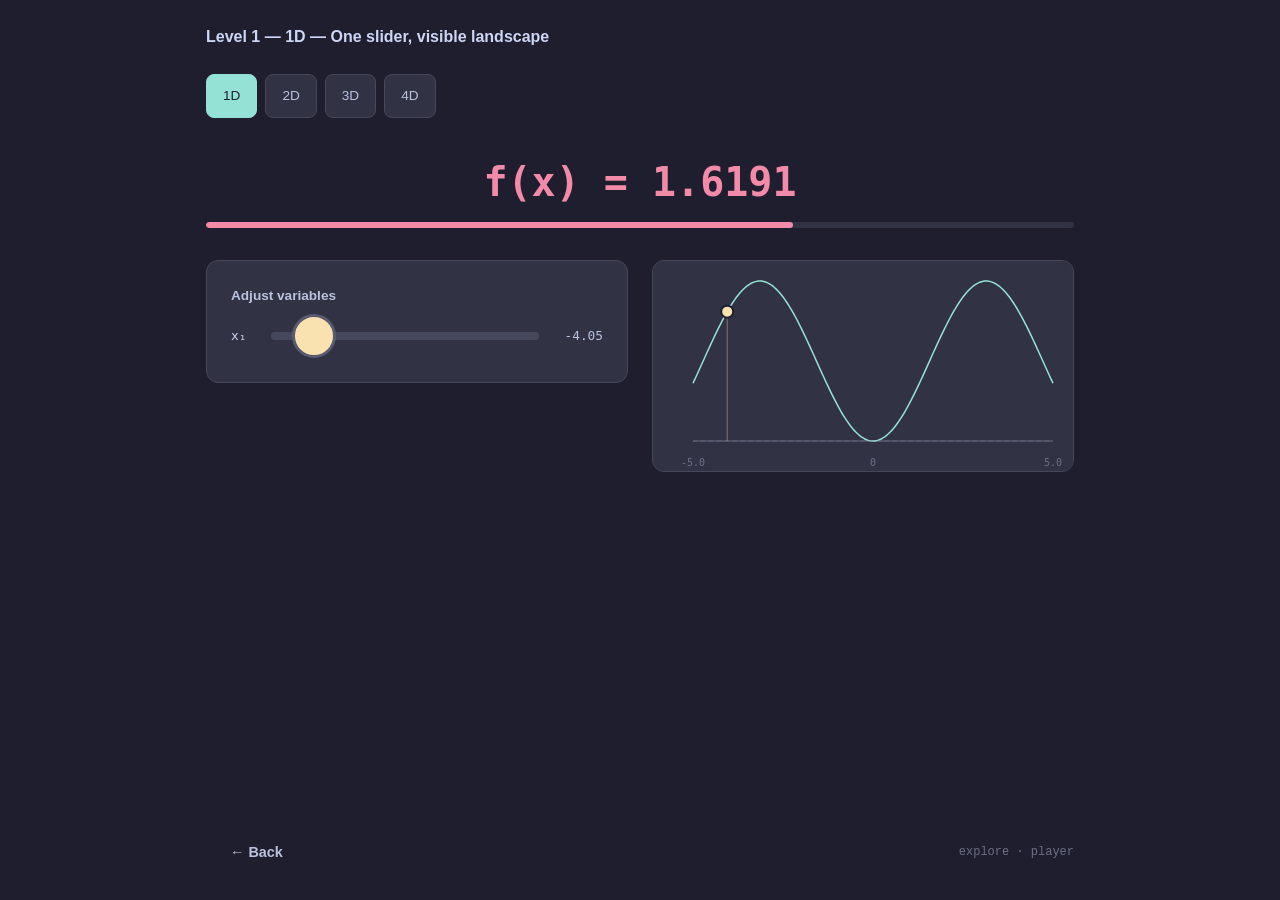
==== commit 085daeb6: "Add 'Next Level' button to score result overlay After submitting a score, players can now advance to" ====
--- a/frontend/game.html
+++ b/frontend/game.html
@@ -189,7 +189,10 @@
           <p id="comparison-verdict" class="ai-comparison__verdict"></p>
         </div>
 
-        <a href="index.html" class="btn btn--primary btn--full">Back to Menu</a>
+        <div style="display: flex; flex-direction: column; gap: var(--space-sm);">
+          <button class="btn btn--primary btn--full" id="next-level-btn" style="display: none;">Next Level →</button>
+          <a href="index.html" class="btn btn--ghost btn--full">Back to Menu</a>
+        </div>
       </div>
     </div>
 
@@ -233,6 +236,7 @@
       ghostEvals: document.getElementById("ghost-evals"),
       ghostAlgorithmLabel: document.getElementById("ghost-algorithm-label"),
       comparisonVerdict: document.getElementById("comparison-verdict"),
+      nextLevelBtn: document.getElementById("next-level-btn"),
     };
 
     // Initialise game
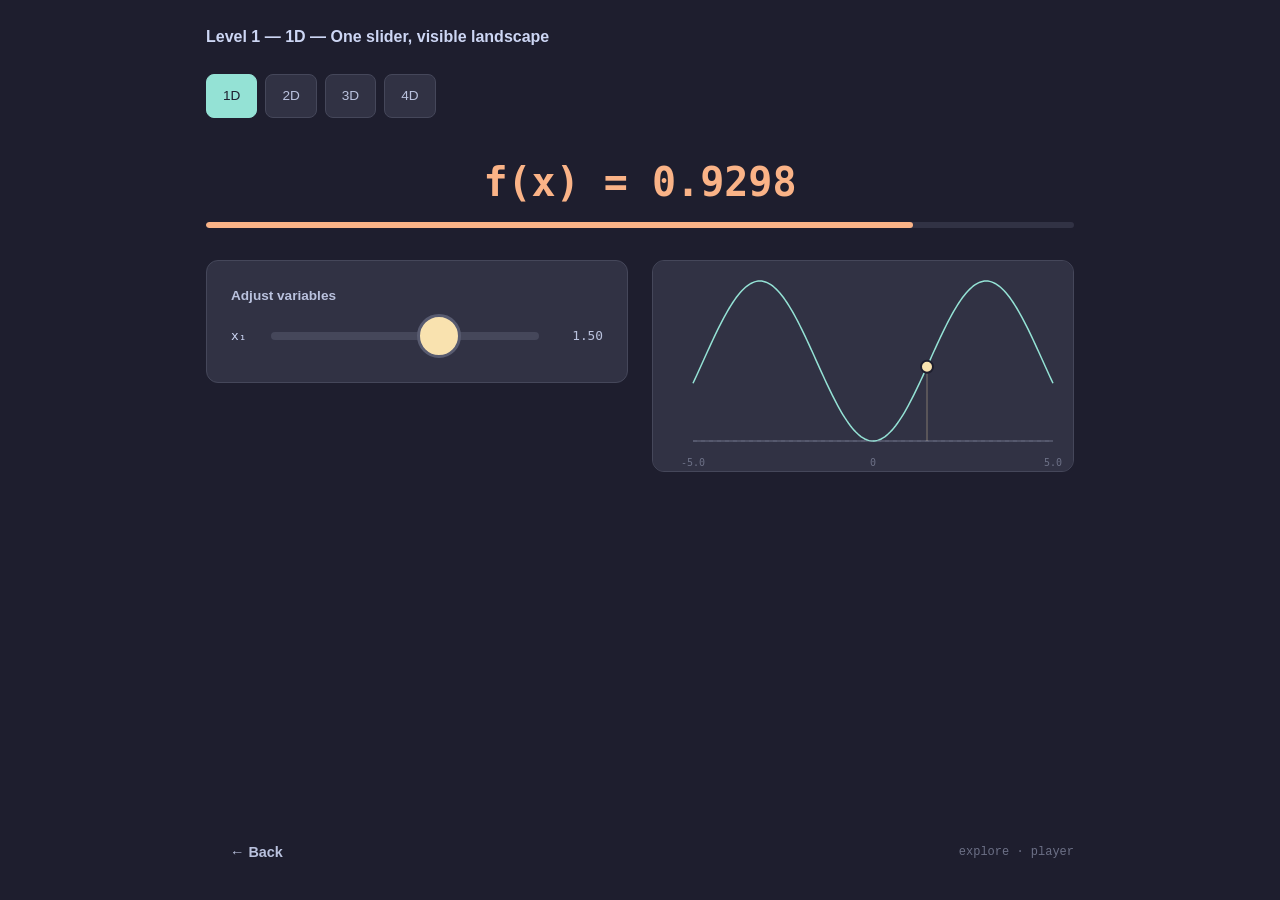
==== commit a0e124d0: "Add leaderboard links to landing page and score overlay" ====
--- a/frontend/game.html
+++ b/frontend/game.html
@@ -191,6 +191,7 @@
 
         <div style="display: flex; flex-direction: column; gap: var(--space-sm);">
           <button class="btn btn--primary btn--full" id="next-level-btn" style="display: none;">Next Level →</button>
+          <a href="leaderboard.html" class="btn btn--secondary btn--full">📊 Leaderboard</a>
           <a href="index.html" class="btn btn--ghost btn--full">Back to Menu</a>
         </div>
       </div>
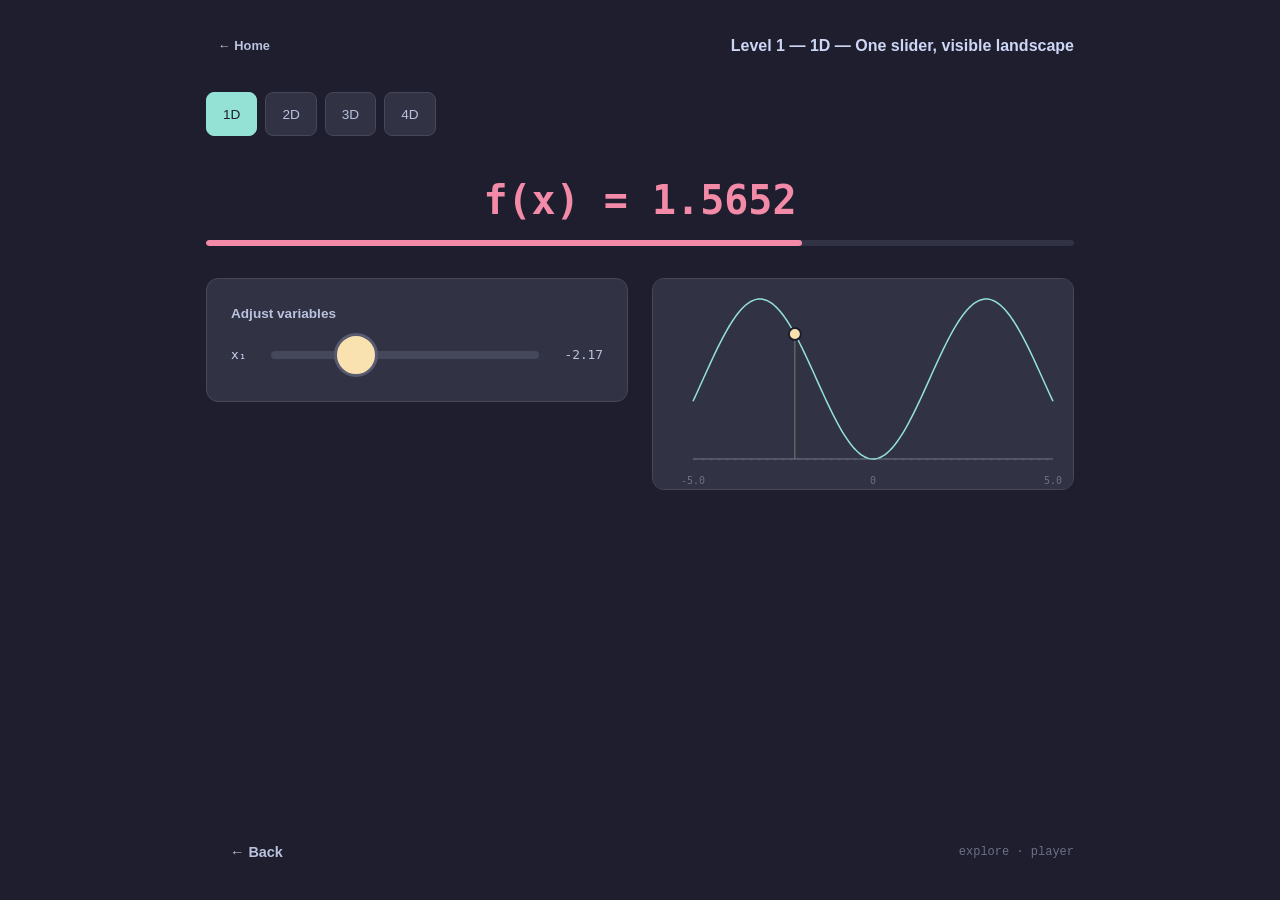
==== commit 7ee46cb9: "Ensure all pages have visible navigation back to home - game.html: added Home button in the header (" ====
--- a/frontend/game.html
+++ b/frontend/game.html
@@ -124,6 +124,7 @@
 
     <!-- Header -->
     <header class="game-header">
+      <a href="index.html" class="btn btn--ghost" style="font-size: 0.8rem; padding: 6px 12px;">← Home</a>
       <span class="game-header__level" id="level-label">Level 1</span>
       <span class="game-header__budget" id="budget-label">Budget: 40</span>
     </header>
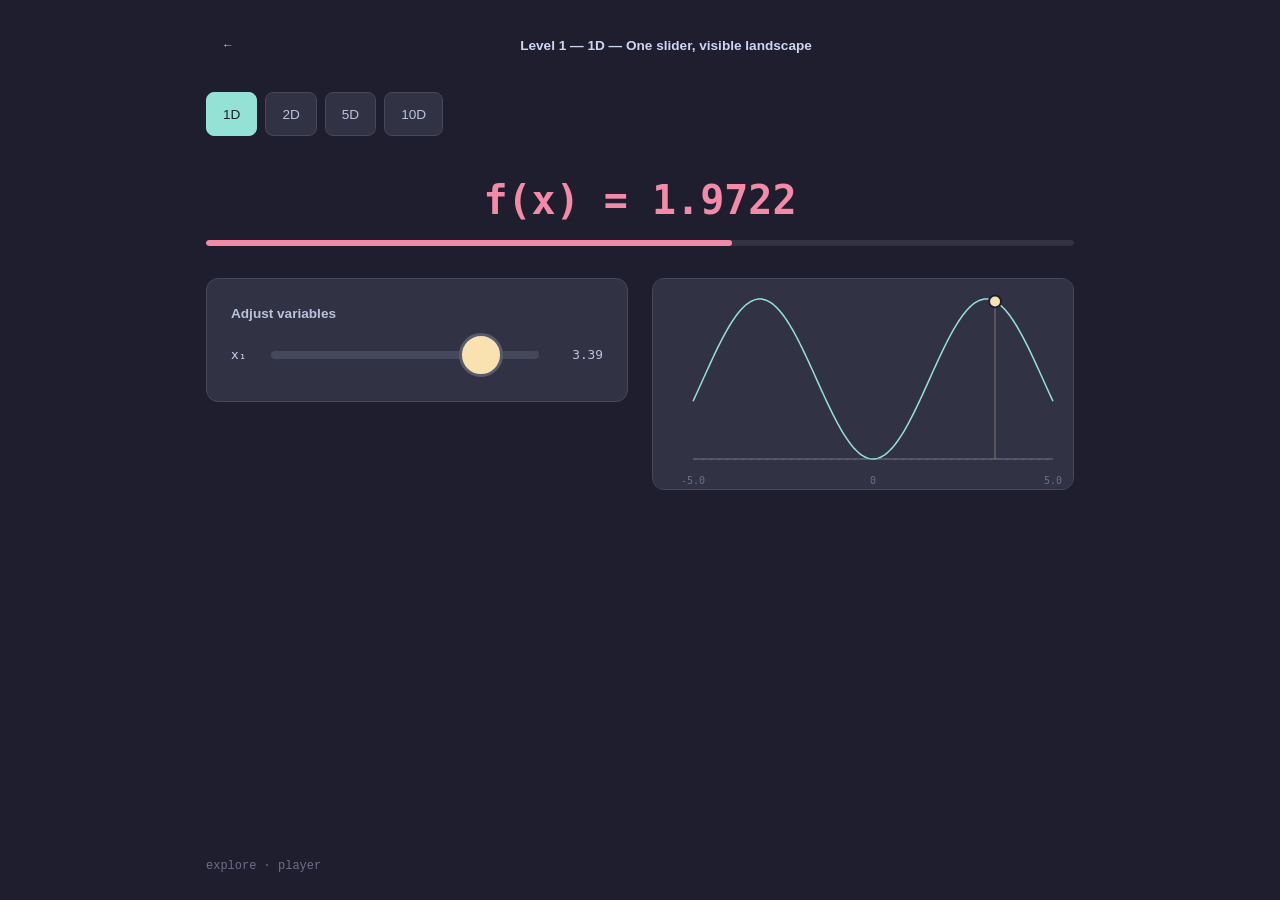
==== commit 3800e8bf: "Fix mobile nav: remove absolute positioning, use proper flex layout - game.html: Home button is now " ====
--- a/frontend/game.html
+++ b/frontend/game.html
@@ -124,7 +124,7 @@
 
     <!-- Header -->
     <header class="game-header">
-      <a href="index.html" class="btn btn--ghost" style="font-size: 0.8rem; padding: 6px 12px;">← Home</a>
+      <a href="index.html" class="btn btn--ghost" style="font-size: 0.75rem; padding: 4px 8px; white-space: nowrap;">←</a>
       <span class="game-header__level" id="level-label">Level 1</span>
       <span class="game-header__budget" id="budget-label">Budget: 40</span>
     </header>
@@ -200,7 +200,6 @@
 
     <!-- Footer -->
     <footer class="game-footer">
-      <a href="index.html" class="btn btn--ghost">← Back</a>
       <span class="text-muted mono" style="font-size: 0.75rem;" id="mode-label"></span>
     </footer>
 
--- a/frontend/css/style.css
+++ b/frontend/css/style.css
@@ -341,7 +341,7 @@
 }
 
 .slider-row__input {
-  flex: 1;
+  width: 100%;
   -webkit-appearance: none;
   appearance: none;
   height: 8px;
@@ -406,6 +406,35 @@
   text-align: right;
 }
 
+/* Slider wrapper — positions ghost marker relative to track */
+.slider-row__wrap {
+  flex: 1;
+  position: relative;
+  display: flex;
+  align-items: center;
+}
+
+.slider-row__wrap .slider-row__input {
+  width: 100%;
+}
+
+/* Ghost marker — lavender dot showing AI position on the slider track */
+.slider-row__ghost-marker {
+  display: none;
+  position: absolute;
+  top: 50%;
+  width: 14px;
+  height: 14px;
+  border-radius: 50%;
+  background: var(--color-ghost);
+  transform: translate(-50%, -50%);
+  pointer-events: none;
+  opacity: 0.85;
+  box-shadow: 0 0 6px var(--color-ghost);
+  transition: left 0.15s ease-out;
+  z-index: 2;
+}
+
 /* ============================================================
    Visualisation Canvas
    ============================================================ */
@@ -433,11 +462,16 @@
   justify-content: space-between;
   align-items: center;
   padding: var(--space-sm) 0;
+  gap: var(--space-sm);
 }
 
 .game-header__level {
   font-weight: 600;
   color: var(--text-primary);
+  font-size: 0.85rem;
+  text-align: center;
+  flex: 1;
+  min-width: 0;
 }
 
 .game-header__budget {
